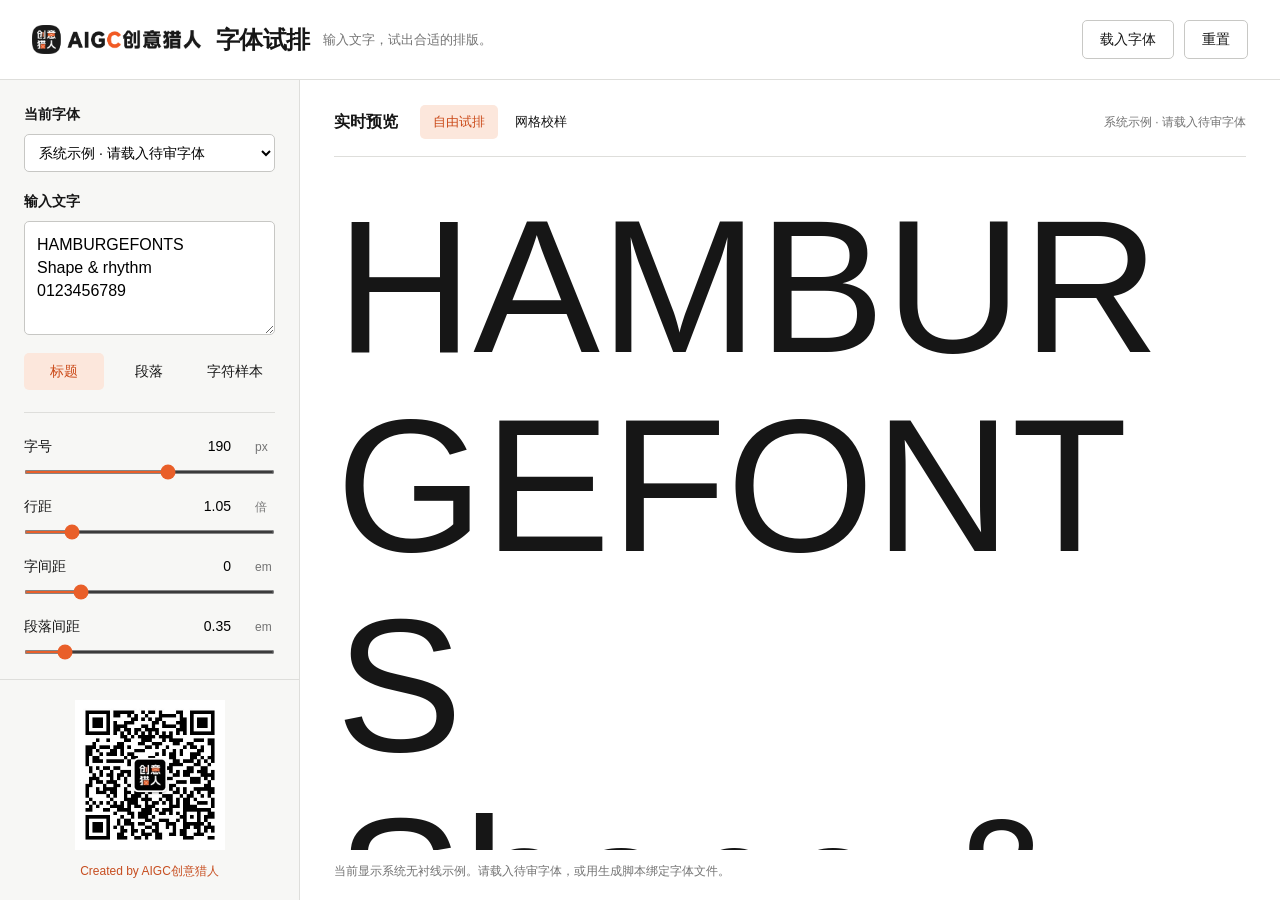
==== skills/hunter-font-design/assets/proof-tool/index.html @ 60a09d16 "Fix Hunter Font Design skill name" ====
<!doctype html>
<html lang="zh-CN">
<head>
<meta charset="utf-8">
<meta name="viewport" content="width=device-width,initial-scale=1">
<title>字体试排 · 本地字体工具</title>
<style>
:root{--ink:#161616;--muted:#737373;--line:#dededb;--panel:#f7f7f5;--accent:#e95f29;--radius:5px}
*{box-sizing:border-box}body{margin:0;background:#fff;color:var(--ink);font:14px/1.5 -apple-system,BlinkMacSystemFont,"PingFang SC",sans-serif}button,input,textarea,select{font:inherit}button,a,select{touch-action:manipulation}button,.button{cursor:pointer;border:1px solid #c8c8c5;border-radius:var(--radius);background:white;padding:8px 17px;color:var(--ink);text-decoration:none;text-align:center;font-weight:500}button:hover,.button:hover{background:#efefed}button:focus-visible,a:focus-visible,input:focus-visible,textarea:focus-visible,select:focus-visible{outline:3px solid #ed602c70;outline-offset:3px}.primary{background:var(--ink);color:white;border-color:var(--ink)}.primary:hover{background:#333}.header{height:80px;display:flex;align-items:center;justify-content:space-between;padding:0 32px;border-bottom:1px solid var(--line);gap:20px}.brand{display:flex;align-items:baseline;gap:17px}.brand h1{font-size:24px;letter-spacing:-.03em;margin:0}.brand span{color:var(--muted);font-size:13px}.actions{display:flex;gap:10px}.layout{display:grid;grid-template-columns:300px minmax(0,1fr);min-height:calc(100vh - 80px)}.sidebar{padding:24px;background:var(--panel);border-right:1px solid var(--line)}.field-label{font-weight:600;display:block;margin-bottom:9px}.font-choice{width:100%;border:1px solid #c7c7c4;border-radius:var(--radius);background:white;padding:9px 10px;margin-bottom:19px}.entry{width:100%;height:114px;min-height:70px;resize:vertical;border:1px solid #c7c7c4;border-radius:var(--radius);padding:11px 12px;font-size:16px;line-height:1.45;background:white}.presets{display:flex;gap:5px;margin:12px 0 22px}.presets button{flex:1;border-color:transparent;padding:7px 4px;background:transparent}.presets button[aria-pressed=true]{background:#fce7dc;color:#ca4816}.controls{border-top:1px solid var(--line);padding-top:20px}.control{margin-bottom:19px}.control-head{display:flex;align-items:center;justify-content:space-between;gap:10px;margin-bottom:10px}.control-head label{font-weight:500}.number-wrap{display:flex;align-items:center;gap:4px;font-variant-numeric:tabular-nums}.number-wrap input{width:62px;padding:2px 4px;text-align:right;border:1px solid transparent;background:transparent;border-radius:3px;font-variant-numeric:tabular-nums}.number-wrap input:hover,.number-wrap input:focus{border-color:#c7c7c4;background:#fff}.number-wrap span{font-size:12px;color:var(--muted);min-width:20px}.range{display:block;width:100%;height:4px;margin:0;accent-color:var(--accent);cursor:pointer}.alignment{border-top:1px solid var(--line);padding-top:18px;margin-top:24px}.alignment .buttons{display:flex;gap:6px}.alignment button{flex:1;font-size:13px;padding:7px 5px}.alignment button[aria-pressed=true]{background:var(--accent);border-color:var(--accent);color:white}.features{display:flex;flex-wrap:wrap;gap:8px 15px;margin-top:20px;color:#555;font-size:12px}.features label{display:flex;align-items:center;gap:4px}.features input{accent-color:var(--accent)}.privacy{font-size:12px;color:var(--muted);margin:20px 0 0}.main{padding:25px 34px 40px;min-width:0;display:flex;flex-direction:column}.preview-top{display:flex;justify-content:space-between;align-items:center;gap:16px;padding-bottom:17px;border-bottom:1px solid var(--line)}.preview-top h2{font-size:16px;margin:0;font-weight:600}.preview-top span{font-size:12px;color:var(--muted);overflow:hidden;text-overflow:ellipsis;white-space:nowrap}.canvas{padding-top:30px;min-height:570px;flex:1;overflow:auto}.typeset{font-family:sans-serif;font-weight:400;font-synthesis:none;font-kerning:normal;overflow-wrap:anywhere;max-width:100%;padding:0 2px;box-sizing:border-box}.typeset p{margin:0;white-space:pre-wrap;min-height:1em}.typeset p+p{margin-top:var(--paragraph)}.empty{font:16px/1.7 -apple-system,BlinkMacSystemFont,sans-serif;color:#aaa}.status{font-size:12px;color:var(--muted);margin-top:26px;max-width:760px}.status.error{color:#ad3116}#font-file{display:none}
@media(max-width:850px){.header{padding:16px 20px;height:auto;min-height:80px;align-items:flex-start;flex-wrap:wrap}.brand span{display:none}.actions{gap:7px}.actions button,.actions a{padding:7px 12px;font-size:13px}.layout{grid-template-columns:260px minmax(0,1fr)}.sidebar{padding:20px}.main{padding:22px}.canvas{min-height:480px}}
@media(max-width:620px){.header{gap:12px}.brand h1{font-size:21px}.layout{display:flex;flex-direction:column}.sidebar{border-right:0;border-bottom:1px solid var(--line);display:grid;grid-template-columns:1fr 1fr;gap:0 20px}.input-section,.controls,.alignment,.features,.privacy{grid-column:1/-1}.input-section{display:grid;grid-template-columns:1fr 1fr;gap:0 14px}.input-section .font-label,.font-choice{grid-column:1/-1}.entry,.presets{grid-column:1/-1}.controls{display:grid;grid-template-columns:1fr 1fr;column-gap:24px}.control:last-child{grid-column:1/-1}.alignment{margin-top:4px}.privacy{margin-top:12px}.main{padding:22px 20px}.canvas{min-height:360px;padding-top:22px}.status{line-height:1.7}}
@media(prefers-reduced-motion:reduce){*{scroll-behavior:auto}}
</style>
<link rel="stylesheet" href="./grid.css">
<link rel="stylesheet" href="./brand.css">
</head>
<body>
<header class="header"><div class="brand"><h1>字体试排</h1><span>输入文字，试出合适的排版。</span></div><div class="actions"><button id="import-button" type="button">载入字体</button><button id="reset" type="button">重置</button><a id="download" class="button primary" hidden>下载字体</a></div></header>
<input id="font-file" type="file" accept=".ttf,.otf,.woff,.woff2" aria-label="载入本地字体">
<div class="layout">
<aside class="sidebar" aria-label="排版设置">
<div class="input-section"><label class="field-label font-label" for="font-select">当前字体</label><select id="font-select" class="font-choice"></select><label class="field-label" for="text-input">输入文字</label><textarea id="text-input" class="entry" spellcheck="false" aria-describedby="paragraph-help">HAMBURGEFONTS
Shape & rhythm
0123456789</textarea><div class="presets" aria-label="示例文字"><button type="button" data-preset="title" aria-pressed="true">标题</button><button type="button" data-preset="paragraph" aria-pressed="false">段落</button><button type="button" data-preset="characters" aria-pressed="false">字符样本</button></div></div>
<p class="grid-hint" id="grid-hint" hidden>字号控制校样放大。行距、字间距与段落设置在「自由试排」中调整。</p>
<div class="controls" id="controls"></div>
<div class="alignment"><span class="field-label">对齐方式</span><div class="buttons" role="group" aria-label="对齐方式"><button type="button" data-align="left" aria-pressed="true">左对齐</button><button type="button" data-align="center" aria-pressed="false">居中</button><button type="button" data-align="right" aria-pressed="false">右对齐</button></div></div>
<div class="features"><label><input type="checkbox" id="kerning" checked>字偶调整</label><label><input type="checkbox" id="ligatures" checked>标准连字</label></div>
<p class="privacy" id="paragraph-help">换行分行，空行分段。字体与文字仅在本机处理。</p>
</aside>
<main class="main"><div class="preview-top"><div class="preview-heading"><h2>实时预览</h2><div class="view-buttons" role="group" aria-label="预览模式"><button type="button" data-view="typeset" aria-pressed="true">自由试排</button><button type="button" data-view="grid" aria-pressed="false">网格校样</button></div></div><span id="font-name">等待载入字体</span></div>
<section class="grid-settings" id="grid-settings" aria-label="网格设置" hidden>
<div class="grid-fields" id="grid-fields"></div>
<div class="grid-options"><label><input type="checkbox" id="grid-visible" checked>显示网格</label><label><input type="checkbox" id="guides-visible" checked>参考线</label><label><input type="checkbox" id="bounds-visible" checked>字框与边距</label></div>
<div class="grid-legend"><span class="baseline-key">基线</span><span>字高参考线</span><span class="bounds-key">字面框 / 占位边界</span></div>
<p class="grid-note" id="grid-source"></p>
<p class="grid-note">网格以字原点对齐，每 4 格一条主线。所有字保持同一比例，字宽与边距为浏览器实测值。按输入顺序去重、跳过空白，单字不应用字偶或连字。</p>
</section>
<div class="canvas" id="canvas"><div class="typeset" id="preview" aria-label="文字排版预览"></div><div class="glyph-board" id="glyph-board" aria-label="逐字网格校样" hidden></div></div><p id="status" class="status" role="status">正在载入字体…</p></main>
</div>
<script src="./font-config.js"></script>
<script>
'use strict';
const config = window.FONT_PROOF_CONFIG;
const $=s=>document.querySelector(s);
const mobile=window.innerWidth<621;
const defaults={size:mobile?72:190,line:1.05,tracking:0,paragraph:.35,width:Math.max(220,Math.floor($('#canvas').clientWidth))};
const state={...defaults,align:'left'};
let requestedWidth=null;
const controlSpecs=[['size','字号',12,320,1,'px'],['line','行距',.75,2.5,.05,'倍'],['tracking','字间距',-.08,.3,.005,'em'],['paragraph','段落间距',0,2.5,.05,'em'],['width','文本宽度',220,1600,1,'px']];
const fonts=new Map([['sans-serif',{label:'系统示例 · 请载入待审字体',loaded:true,note:'当前显示系统无衬线示例。请载入待审字体，或用生成脚本绑定字体文件。'}]]);
if(config)fonts.set('ProofFont',{...config,label:config.family+' / '+config.style+' · '+config.version,url:'./'+config.file+'?v='+config.sha256.slice(0,12),coverage:new Set(config.codepoints),loaded:false,note:'当前项目字体。未覆盖的文字可能使用系统回退；字偶与连字开关仅调用字体已有特性。'});
for(const [family,font]of fonts)$('#font-select').add(new Option(font.label,family));
$('#font-select').value=config?'ProofFont':'sans-serif';
const presets={title:'HAMBURGEFONTS\nShape & rhythm\n0123456789',paragraph:'Good type gives words a voice.\nA strong headline sets the tone.\n\nShape, rhythm and space work together. Every letter carries weight; every pause creates room to read.\n\nMake room for bold ideas.',characters:'ABCDEFGHIJKLMNOPQRSTUVWXYZ\nabcdefghijklmnopqrstuvwxyz\n0123456789\n\n!? . , : ; “ ” ‘ ’ ( ) [ ] { }\n@ # & % + − × ÷ = / \\ _\n$ € £ ¥ © ® ™ ° … —\n\nÀ Á Â Ã Ä Å Æ Ç È É Ê Ë\nÌ Í Î Ï Ð Ñ Ò Ó Ô Õ Ö Ø\nÙ Ú Û Ü Ý Þ ß æ œ'};
let importSequence=0;
for(const [key,label,min,max,step,unit] of controlSpecs){
  const control=document.createElement('div');control.className='control';
  control.innerHTML=`<div class="control-head"><label for="${key}-range">${label}</label><div class="number-wrap"><input id="${key}-number" type="number" min="${min}" max="${max}" step="${step}" aria-label="${label}数值"><span>${unit}</span></div></div><input class="range" id="${key}-range" type="range" min="${min}" max="${max}" step="${step}" aria-label="${label}">`;
  $('#controls').append(control);
  for(const suffix of ['range','number']){
    const input=$(`#${key}-${suffix}`);input.value=state[key];
    input.addEventListener('input',()=>{if(input.value==='')return;const v=Number(input.value);if(!Number.isFinite(v))return;state[key]=Math.min(Number(input.max),Math.max(min,v));if(key==='width')requestedWidth=state.width===Number(input.max)?null:state.width;syncControl(key,input);applyStyle();});
    input.addEventListener('change',()=>syncControl(key));
  }
}
function syncControl(key,source){for(const suffix of ['range','number']){const el=$(`#${key}-${suffix}`);if(el!==source)el.value=Number(state[key].toFixed(3));}}
function applyStyle(){const p=$('#preview');p.style.fontSize=state.size+'px';p.style.lineHeight=state.line;p.style.letterSpacing=state.tracking+'em';p.style.setProperty('--paragraph',state.paragraph+'em');p.style.width=state.width+'px';p.style.textAlign=state.align;p.style.fontKerning=$('#kerning').checked?'normal':'none';p.style.fontVariantLigatures=$('#ligatures').checked?'normal':'none';window.fontGrid?.requestRender();}
function updateText(){
  const text=$('#text-input').value.replace(/\r\n?/g,'\n');const preview=$('#preview');preview.replaceChildren();window.fontGrid?.requestRender();
  if(!text){const span=document.createElement('span');span.className='empty';span.textContent='在左侧输入文字，实时查看排版。';preview.append(span);return;}
  for(const paragraph of text.split(/\n[\t ]*\n/)){const p=document.createElement('p');p.textContent=paragraph||'\u200b';preview.append(p);}
}
function status(text,error=false){$('#status').textContent=text;$('#status').classList.toggle('error',error);}
function selectFont(){const key=$('#font-select').value;const f=fonts.get(key);$('#preview').style.fontFamily=`"${key}", sans-serif`;$('#preview').style.visibility=f.loaded?'visible':'hidden';$('#font-name').textContent=f.label;$('#download').hidden=!f.url||!f.loaded;if(f.url){$('#download').href=f.url;$('#download').download=f.filename;}status(f.loaded?f.note:'正在载入项目字体…');window.fontGrid?.setFont();}
$('#text-input').addEventListener('input',()=>{updateText();document.querySelectorAll('[data-preset]').forEach(b=>b.setAttribute('aria-pressed','false'));});
document.querySelectorAll('[data-preset]').forEach(button=>button.addEventListener('click',()=>{const key=button.dataset.preset;$('#text-input').value=presets[key];if(!document.body.classList.contains('grid-mode'))state.size=key==='title'?defaults.size:key==='paragraph'?(mobile?36:56):(mobile?28:64);syncControl('size');document.querySelectorAll('[data-preset]').forEach(b=>b.setAttribute('aria-pressed',String(b===button)));applyStyle();updateText();}));
document.querySelectorAll('[data-align]').forEach(button=>button.addEventListener('click',()=>{state.align=button.dataset.align;document.querySelectorAll('[data-align]').forEach(b=>b.setAttribute('aria-pressed',String(b===button)));applyStyle();}));
for(const id of ['kerning','ligatures'])$('#'+id).addEventListener('change',applyStyle);
$('#reset').addEventListener('click',()=>{requestedWidth=null;Object.assign(state,defaults,{align:'left',width:Number($('#width-range').max)});for(const [key]of controlSpecs)syncControl(key);$('#text-input').value=presets.title;$('#kerning').checked=true;$('#ligatures').checked=true;document.querySelectorAll('[data-align]').forEach(b=>b.setAttribute('aria-pressed',String(b.dataset.align==='left')));document.querySelectorAll('[data-preset]').forEach(b=>b.setAttribute('aria-pressed',String(b.dataset.preset==='title')));window.fontGrid?.reset();applyStyle();updateText();});
$('#font-select').addEventListener('change',selectFont);
$('#import-button').addEventListener('click',()=>$('#font-file').click());
$('#font-file').addEventListener('change',async event=>{
  const file=event.target.files[0];event.target.value='';if(!file)return;const seq=++importSequence;
  if(!/\.(ttf|otf|woff2?)$/i.test(file.name)){status('请选择 TTF、OTF、WOFF 或 WOFF2 字体文件。',true);return;}
  status('正在载入 '+file.name+'…');
  try{
    const family='LocalFont'+seq;const face=new FontFace(family,await file.arrayBuffer());await face.load();if(seq!==importSequence)return;
    document.fonts.add(face);const url=URL.createObjectURL(file);
    fonts.set(family,{label:file.name,url,filename:file.name,loaded:true,note:'本地字体：'+file.name+'。缺字时浏览器会使用系统字体；仅支持字体内已有的字偶调整和连字。'});
    $('#font-select').add(new Option(file.name,family));$('#font-select').value=family;selectFont();
  }catch{if(seq===importSequence)status('无法载入这个字体文件，当前字体已保留。请检查文件是否完整。',true);}
});
new ResizeObserver(entries=>{const available=Math.max(220,Math.floor(entries[0].contentRect.width));for(const suffix of ['range','number'])$('#width-'+suffix).max=available;state.width=Math.min(requestedWidth??available,available);syncControl('width');applyStyle();}).observe($('#canvas'));
window.addEventListener('pagehide',()=>{for(const f of fonts.values())if(f.url?.startsWith('blob:'))URL.revokeObjectURL(f.url);});
applyStyle();updateText();
selectFont();
if(config){
  const font=fonts.get('ProofFont');const face=new FontFace('ProofFont',`url("${font.url}")`);document.fonts.add(face);
  face.load().then(()=>{font.loaded=true;if($('#font-select').value==='ProofFont')selectFont();}).catch(()=>{
    document.fonts.delete(face);if($('#font-select').value==='ProofFont'){$('#font-select').value='sans-serif';selectFont();status('项目字体加载失败。请保留 fonts 文件夹，或用“载入字体”选择文件。',true);}
  });
}
</script>
<script src="./grid.js"></script>
<script src="./brand.js"></script>
</body>
</html>
---- skills/hunter-font-design/assets/proof-tool/grid.css ----
[hidden]{display:none!important}
.preview-heading{display:flex;align-items:center;gap:22px;flex-wrap:wrap}
.view-buttons{display:flex;gap:4px}
.view-buttons button{font-size:13px;padding:6px 12px;border-color:transparent;background:transparent}
.view-buttons button[aria-pressed=true]{color:#ca4816;background:#fce7dc}
.grid-settings{padding:18px 0 16px;border-bottom:1px solid var(--line)}
.grid-fields{display:flex;flex-wrap:wrap;gap:12px 20px;align-items:end}
.grid-fields label{display:grid;gap:5px;font-size:12px;color:#555}
.grid-fields input{width:82px;padding:6px 8px;border:1px solid #c7c7c4;border-radius:var(--radius);background:white;font-variant-numeric:tabular-nums}
.grid-fields button{font-size:12px;padding:7px 12px}
.grid-options{display:flex;flex-wrap:wrap;gap:10px 18px;margin-top:14px;font-size:12px;color:#555}
.grid-options label{display:flex;align-items:center;gap:5px}
.grid-options input{accent-color:var(--accent)}
.grid-legend{display:flex;flex-wrap:wrap;gap:7px 18px;font-size:12px;color:#626b73;margin:13px 0 0}
.grid-legend span:before{content:'';display:inline-block;width:17px;margin-right:5px;vertical-align:middle;border-top:1px solid #5584a4}
.grid-legend .baseline-key:before{border-color:#dc6334}
.grid-legend .bounds-key:before{border-top-style:dashed;border-color:#87919b}
.grid-note{font-size:12px;color:var(--muted);line-height:1.7;margin:12px 0 0;max-width:880px}
.grid-hint{margin:0 0 18px;color:#8c481d;font-size:12px}
body.grid-mode .control:has(input:disabled),body.grid-mode .alignment,body.grid-mode .features{opacity:.45}
button:disabled,input:disabled{cursor:default}
.glyph-board{display:flex;flex-wrap:wrap;align-content:flex-start;align-items:flex-start;gap:20px 16px}
.glyph-cell{margin:0;flex:none}
.glyph-label{display:flex;align-items:baseline;justify-content:space-between;gap:8px;margin-bottom:8px;font-size:14px;font-weight:600;min-width:0}
.glyph-label span{font-size:11px;color:#858585;font-weight:400;font-variant-numeric:tabular-nums}
.glyph-cell svg,.glyph-zoom-stage svg{display:block;background:#fcfcfb;overflow:visible}
.glyph-stage{position:relative}
.glyph-zoom-trigger{position:absolute;right:8px;bottom:8px;display:grid;place-items:center;width:32px;height:32px;padding:0;border-radius:50%;background:#fff;border-color:#c8cecf;box-shadow:0 1px 4px #00000010}
.glyph-zoom-trigger:before{content:"";width:18px;height:18px;background:url("data:image/svg+xml,%3Csvg xmlns='http://www.w3.org/2000/svg' viewBox='0 0 24 24' fill='none' stroke='%23161616' stroke-width='1.8' stroke-linecap='round'%3E%3Ccircle cx='10.5' cy='10.5' r='6.5'/%3E%3Cpath d='m15.5 15.5 4.5 4.5'/%3E%3C/svg%3E") center/contain no-repeat}
.glyph-zoom-dialog{width:min(900px,calc(100vw - 24px));max-width:none;max-height:calc(100dvh - 24px);padding:18px;border:1px solid #c8cecf;border-radius:8px;overflow:hidden;box-shadow:0 18px 70px #0003;color:var(--ink);background:#fff}
.glyph-zoom-dialog[open]{display:flex;flex-direction:column}
.glyph-zoom-dialog::backdrop{background:#1116}
.glyph-zoom-head{display:flex;align-items:center;justify-content:space-between;gap:16px;flex-shrink:0}
.glyph-zoom-head h2{font-size:18px;margin:0}
.glyph-zoom-head button{font-size:13px;padding:5px 12px}
#glyph-zoom-help{font-size:12px;color:var(--muted);margin:8px 0 12px;flex-shrink:0}
.glyph-zoom-stage{overflow:auto;max-height:70dvh;min-height:0;overscroll-behavior:contain}
.glyph-zoom-stage svg{max-width:none;flex:none;margin-inline:auto}
.glyph-zoom-metrics{flex-shrink:0}
.glyph-metrics{font-size:11px;line-height:1.65;font-variant-numeric:tabular-nums;color:#626b73;margin-top:7px;white-space:nowrap}
.glyph-missing{font-size:12px;color:#a44e29;line-height:1.6;padding:16px 0}
.glyph-text{font-synthesis:none;font-kerning:none;font-variant-ligatures:none;fill:#161616}
.grid-layer{pointer-events:none}
.grid-guides line,.grid-bounds line,.grid-bounds rect{vector-effect:non-scaling-stroke;fill:none;stroke-width:1}
.grid-guides line{stroke:#5584a4;stroke-dasharray:4 3;opacity:.65}
.grid-guides .baseline{stroke:#dc6334;stroke-dasharray:none;opacity:.9}
.grid-bounds line{stroke:#87919b;stroke-dasharray:2 3;opacity:.75}
.grid-bounds rect{stroke:#87919b;stroke-dasharray:3 3;opacity:.5}
.hide-grid .grid-layer,.hide-guides .grid-guides,.hide-bounds .grid-bounds{display:none}
@media(min-width:621px){
  body{height:100dvh;overflow:hidden;display:grid;grid-template-rows:auto minmax(0,1fr)}
  .layout{min-height:0;overflow:hidden}
  .sidebar{min-height:0;overflow:auto;overscroll-behavior:contain}
  .main{min-height:0;overflow:hidden;padding-bottom:20px}
  .preview-top,.grid-settings{flex-shrink:0}
  .grid-settings{max-height:35dvh;overflow:auto}
  .canvas{min-height:0;overscroll-behavior:contain;scrollbar-gutter:stable}
  .status{margin:12px 0 0;flex-shrink:0}
}
@media(max-width:850px){.preview-top{align-items:flex-start;flex-wrap:wrap}.preview-heading{gap:10px}.grid-fields{gap:10px 14px}}
@media(max-width:620px){.grid-hint{grid-column:1/-1}.grid-fields{display:grid;grid-template-columns:repeat(3,minmax(0,1fr))}.grid-fields input{width:100%}.grid-fields button{grid-column:1/-1;justify-self:start}.glyph-board{gap:18px 10px}.grid-options{gap:10px}.preview-heading{width:100%;justify-content:space-between}.view-buttons button{padding:6px 9px}}
---- skills/hunter-font-design/assets/proof-tool/brand.css ----
.header .brand{align-items:center;gap:14px}
.hunter-brand-logo{display:block;width:170px;height:auto;flex-shrink:0;object-fit:contain}
.sidebar.with-attribution{display:flex;flex-direction:column;overflow:hidden;padding:0}
.proof-controls{flex:1;min-height:0;overflow:auto;overscroll-behavior:contain;padding:24px}
.proof-attribution{flex:none;padding:20px 24px;border-top:1px solid var(--line);background:var(--panel);text-align:center}
.proof-qr{display:block;width:150px;height:150px;margin:auto;background:#fff}
.proof-credit{margin:12px 0 0;color:#c74e20;font-size:12px;line-height:1.5}
@media(max-width:850px){.proof-controls{padding:20px}}
@media(max-width:700px){.header{padding-left:12px;padding-right:12px;gap:8px}.header .brand{gap:0;min-width:0}.header .brand h1,.header .brand span{display:none}.hunter-brand-logo{width:90px}.header .actions{gap:6px}.header .actions button,.header .actions a{font-size:11px;padding:8px}}
@media(max-width:620px){.sidebar.with-attribution{gap:0}.proof-controls{flex:none;overflow:visible}.proof-attribution{order:-1;border-top:0;border-bottom:1px solid var(--line)}}
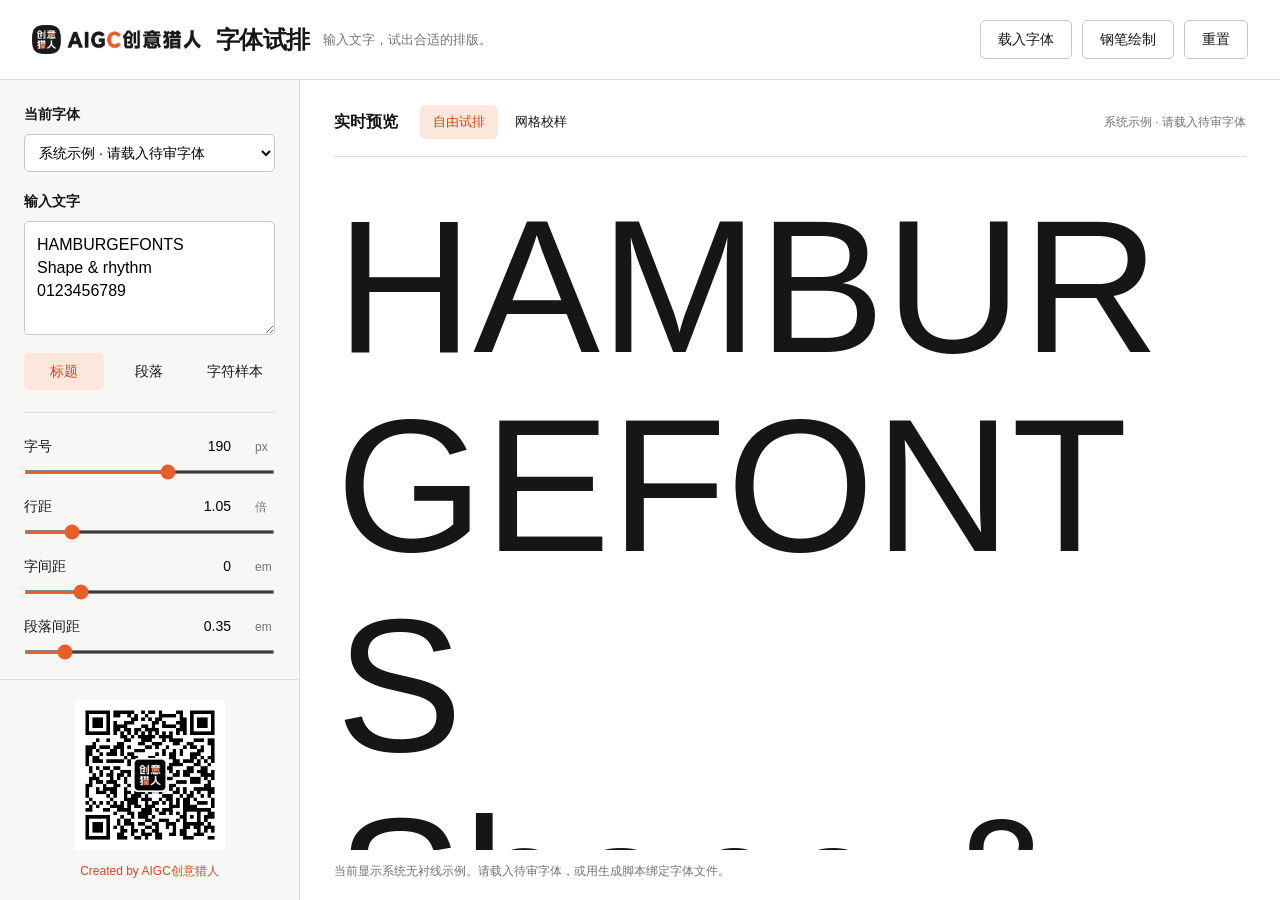
==== commit 3dd3a9c6: "Update hunter-font-design to 2.0.6" ====
--- a/skills/hunter-font-design/assets/proof-tool/index.html
+++ b/skills/hunter-font-design/assets/proof-tool/index.html
@@ -13,6 +13,7 @@
 </style>
 <link rel="stylesheet" href="./grid.css">
 <link rel="stylesheet" href="./brand.css">
+<link rel="stylesheet" href="./editor.css">
 </head>
 <body>
 <header class="header"><div class="brand"><h1>字体试排</h1><span>输入文字，试出合适的排版。</span></div><div class="actions"><button id="import-button" type="button">载入字体</button><button id="reset" type="button">重置</button><a id="download" class="button primary" hidden>下载字体</a></div></header>
@@ -104,5 +105,7 @@
 </script>
 <script src="./grid.js"></script>
 <script src="./brand.js"></script>
+<script src="./editor-model.js"></script>
+<script src="./editor.js"></script>
 </body>
 </html>
--- a/skills/hunter-font-design/assets/proof-tool/editor.css
+++ b/skills/hunter-font-design/assets/proof-tool/editor.css
@@ -0,0 +1,18 @@
+.editor-dialog{width:calc(100vw - 32px);max-width:1600px;height:calc(100dvh - 32px);max-height:none;margin:auto;padding:0;border:1px solid var(--line);border-radius:8px;color:var(--ink);background:#fff;box-shadow:0 20px 80px #0003}
+.editor-dialog::backdrop{background:#1118}
+.editor-dialog[open]{display:flex;flex-direction:column}
+.editor-head,.editor-toolbar,.editor-footer{display:flex;align-items:center;gap:8px;padding:12px 18px;flex-wrap:wrap;flex-shrink:0;border-bottom:1px solid var(--line)}
+.editor-head h2{font-size:18px;margin:0 auto 0 0}.editor-head small{font-weight:400;color:var(--muted);margin-left:10px;font-size:12px}
+.editor-dialog button{padding:6px 11px;font-size:12px}.editor-dialog button:disabled{opacity:.4}.editor-dialog button[aria-pressed=true]{background:#fce7dc;color:#bc481b;border-color:#efbb9f}
+.editor-toolbar label{display:flex;align-items:center;gap:5px;font-size:12px}.editor-toolbar input[type=text]{width:52px}.editor-toolbar select{padding:5px}
+.editor-dialog input:not([type=checkbox]):not([type=file]),.editor-dialog select{border:1px solid #c8c8c5;border-radius:4px;padding:5px 7px;font-variant-numeric:tabular-nums;min-width:0;background:#fff;color:var(--ink)}
+.editor-body{display:grid;grid-template-columns:minmax(0,1fr) 234px;flex:1;min-height:0}.editor-workspace{overflow:auto;position:relative;overscroll-behavior:contain;background:#eee;min-height:160px;padding:16px}
+.editor-workspace svg{display:block;margin:auto;background:#fff;touch-action:none;user-select:none;max-width:none;box-shadow:0 2px 10px #0001}
+.editor-workspace[data-tool=pen] svg{cursor:crosshair}.editor-outline{fill:#171717;fill-opacity:var(--editor-fill-opacity,.88);stroke:#d15727;stroke-width:1.2;vector-effect:non-scaling-stroke;pointer-events:visiblePainted}
+.editor-ghost{fill:#a7b4bd;fill-opacity:.22;pointer-events:none}.editor-guide{stroke:#819ba9;stroke-dasharray:5 4;stroke-width:1;vector-effect:non-scaling-stroke;pointer-events:none}.editor-guide.baseline{stroke:#dc6334;stroke-dasharray:none}
+.editor-handle-line{stroke:#8f9da5;stroke-width:1;vector-effect:non-scaling-stroke;pointer-events:none}.editor-point{fill:white;stroke:#d65b2b;stroke-width:1.5;vector-effect:non-scaling-stroke;cursor:move}.editor-point.handle{fill:#fff;stroke:#738e9f}.editor-point.selected{fill:#ed602c;stroke:#a83b10}.editor-point:hover{fill:#f8c9b2}
+.editor-properties{padding:16px;overflow:auto;border-left:1px solid var(--line);background:var(--panel);font-size:12px}.editor-properties h3{font-size:13px;margin:0 0 10px}.editor-properties p{color:var(--muted);margin:7px 0 12px}.editor-properties label{display:flex;justify-content:space-between;align-items:center;gap:8px;margin:8px 0}.editor-properties input[type=number]{width:108px}.editor-properties input[type=checkbox]{accent-color:var(--accent)}.editor-properties hr{border:0;border-top:1px solid var(--line);margin:17px 0}.editor-properties .editor-row{display:flex;gap:6px;flex-wrap:wrap;margin:10px 0}.editor-properties .editor-row button{padding:5px 8px}
+.editor-properties .editor-opacity-range{display:block;width:100%;padding:0!important;accent-color:var(--accent)}.editor-opacity-range:disabled{opacity:.4}.editor-properties select{max-width:140px}
+.editor-properties textarea{width:100%;resize:vertical;border:1px solid #c8c8c5;border-radius:4px;padding:7px;font:inherit;line-height:1.6}#editor-handoff-status{overflow-wrap:anywhere}
+.editor-footer{border-bottom:0;border-top:1px solid var(--line);justify-content:space-between;font-size:12px}.editor-status{margin:0;color:var(--muted);flex:1;min-width:200px}.editor-status.error{color:#ac3214}.editor-help{font-size:12px;line-height:1.8;color:#666}.editor-connection{color:#9b431c;font-size:12px;margin:0;padding:8px 18px;background:#fff5ee;border-bottom:1px solid var(--line)}.editor-connection[hidden]{display:none}.editor-zoom-action{margin-left:auto}
+@media(max-width:700px){.editor-dialog{width:100vw;height:100dvh;border-radius:0;border:0}.editor-head,.editor-toolbar,.editor-footer{padding:9px 12px}.editor-head small{display:none}.editor-body{grid-template-columns:minmax(0,1fr);grid-template-rows:minmax(180px,1fr) minmax(140px,28dvh)}.editor-properties{border-left:0;border-top:1px solid var(--line);display:grid;grid-template-columns:1fr 1fr;gap:0 16px}.editor-properties section{min-width:0}.editor-properties hr{display:none}.editor-properties input[type=number]{width:85px}.editor-toolbar{gap:6px}.editor-zoom-action{margin-left:0}.editor-footer{max-height:25dvh;overflow:auto}.editor-status{min-width:100%}}
